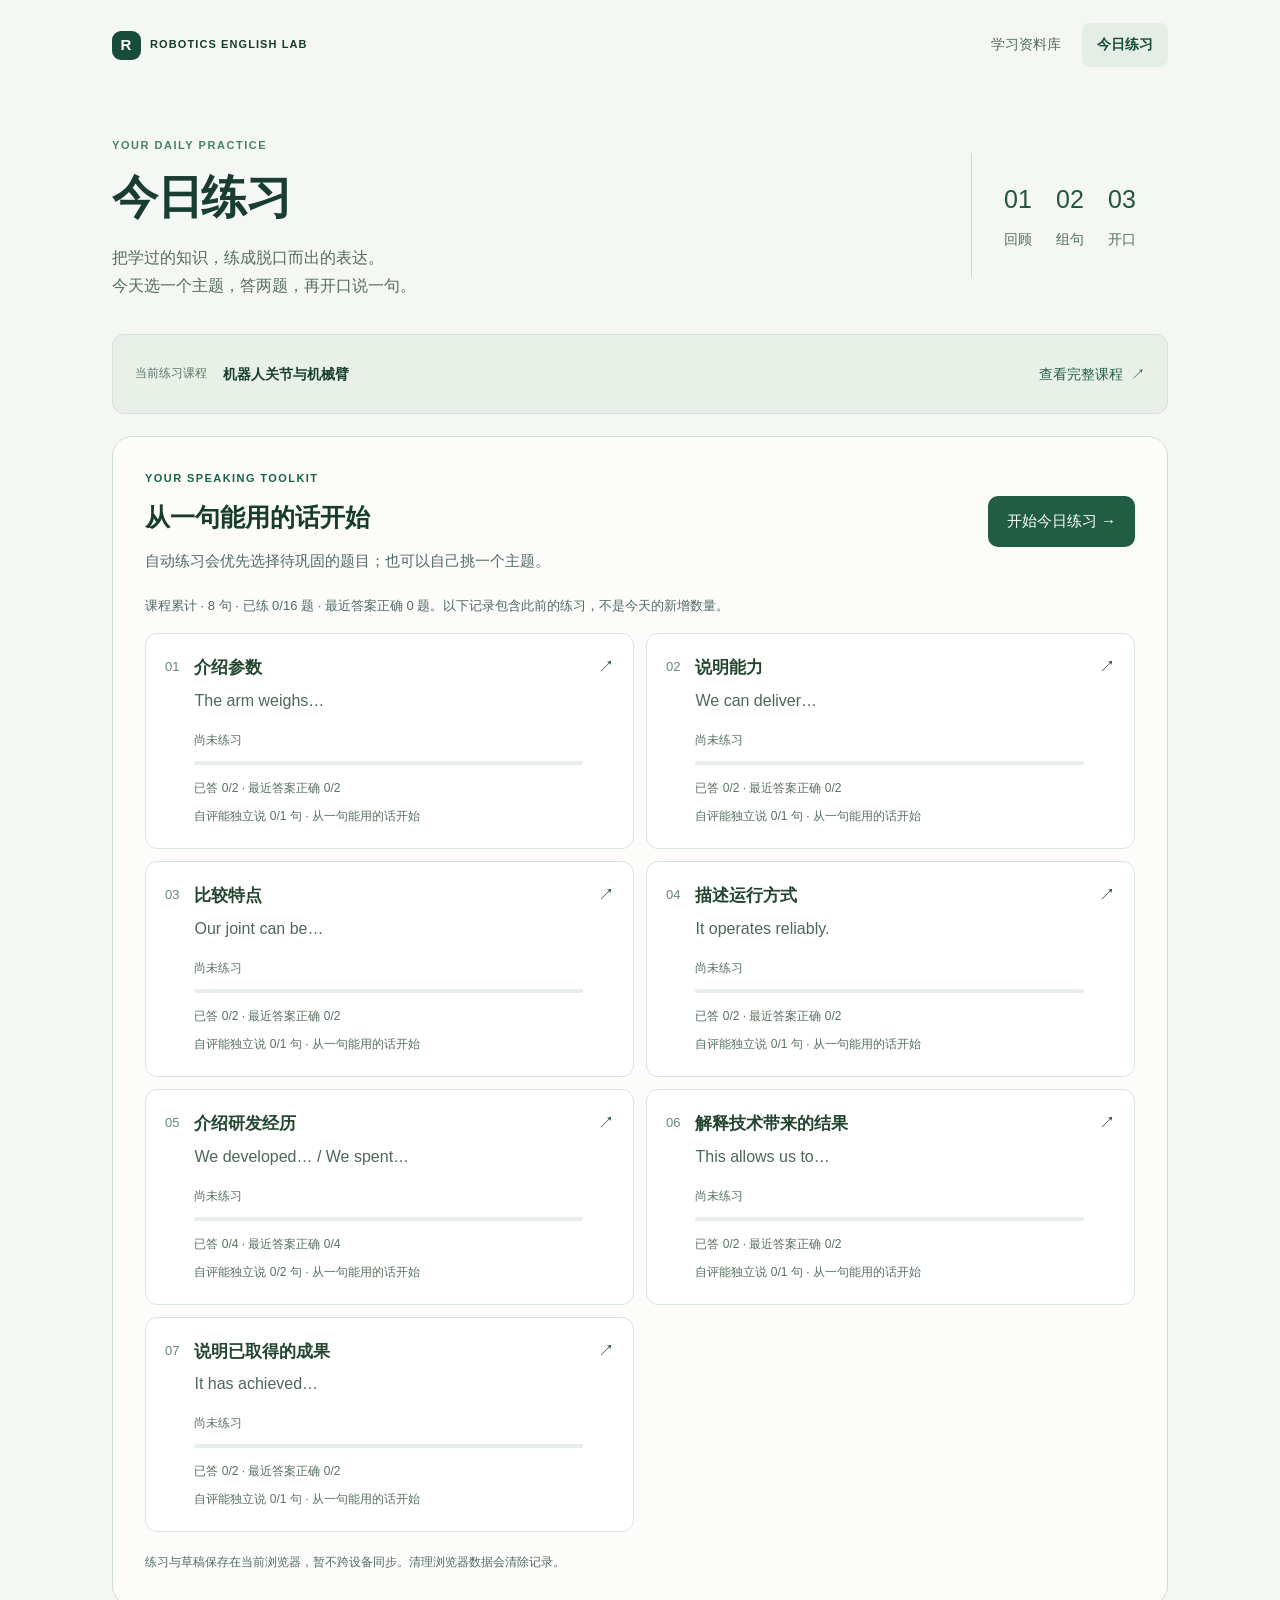
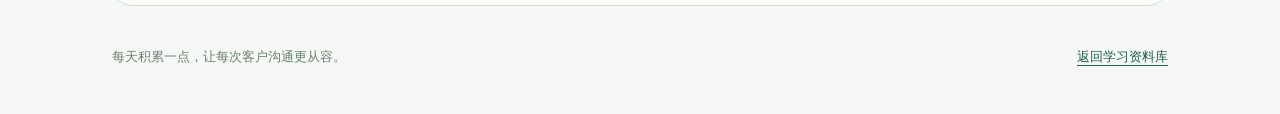
==== daily_practice.html @ 3e8702d4 "Move daily practice into a dedicated learning page" ====
<!doctype html>
<html lang="zh-CN">
<head>
  <meta charset="utf-8">
  <meta name="viewport" content="width=device-width, initial-scale=1">
  <meta name="theme-color" content="#174b3a">
  <title>今日练习 · Robotics English Lab</title>
  <link rel="stylesheet" href="learning-assets/grammar-coach.css">
  <link rel="stylesheet" href="learning-assets/audio-controls.css">
  <link rel="stylesheet" href="learning-assets/daily-practice.css">
</head>
<body class="daily-page">
  <a class="daily-skip" href="#daily-main">跳到练习内容</a>
  <header class="daily-topbar">
    <a class="daily-brand" href="robotics_english_library.html"><span aria-hidden="true">R</span> ROBOTICS ENGLISH LAB</a>
    <nav aria-label="网站导航"><a href="robotics_english_library.html">学习资料库</a><a href="daily_practice.html" aria-current="page">今日练习</a></nav>
  </header>
  <main id="daily-main">
    <header class="daily-hero">
      <div><span class="daily-eyebrow">YOUR DAILY PRACTICE</span><h1>今日练习</h1><p>把学过的知识，练成脱口而出的表达。<br>今天选一个主题，答两题，再开口说一句。</p></div>
      <div class="daily-rhythm" aria-label="练习步骤"><span><b>01</b> 回顾</span><span><b>02</b> 组句</span><span><b>03</b> 开口</span></div>
    </header>
    <div class="daily-course"><span>当前练习课程</span><strong>机器人关节与机械臂</strong><a href="product_introduction_learning_guide.html">查看完整课程 <span aria-hidden="true">↗</span></a></div>
    <section id="grammar-review" class="gc-review intro" data-grammar-review aria-label="主题与复习进度"></section>
    <section id="daily-session" class="daily-session" hidden aria-labelledby="daily-session-title">
      <div class="daily-session-heading"><div><span class="daily-eyebrow">ONE SENTENCE AT A TIME</span><h2 id="daily-session-title">本次练习</h2></div><a class="daily-back" href="#grammar-review" data-daily-back>返回主题选择 ↑</a></div>
      <div data-daily-lessons></div>
      <div class="daily-session-footer"><p>答完两题，再用自己的话回应一次客户。</p><button type="button" class="daily-next" data-daily-next>继续下一组 <span aria-hidden="true">→</span></button></div>
    </section>
    <noscript><p>请开启浏览器 JavaScript 以使用今日练习。你也可以先<a href="product_introduction_learning_guide.html">打开产品课程</a>听读。</p></noscript>
  </main>
  <footer class="daily-footer">每天积累一点，让每次客户沟通更从容。<a href="robotics_english_library.html">返回学习资料库</a></footer>
  <script src="learning-assets/grammar-lessons.js"></script>
  <script src="learning-assets/grammar-coach.js"></script>
  <script src="learning-assets/audio-controls.js"></script>
</body>
</html>
---- learning-assets/grammar-coach.css ----
/* Scoped styles keep the transcript, pronunciation notes and vocabulary intact. */
.daily-practice-link { display:inline-flex; align-items:center; min-height:44px; padding:7px 12px; border:1px solid #c9ddd5; border-radius:8px; color:#245e45; background:#f2f7f3; font-size:13px; letter-spacing:0; text-decoration:none; white-space:nowrap; }
.daily-practice-link:focus-visible { outline:3px solid #288564; outline-offset:3px; }
.gc-coach, .gc-review { --gc-ink:#16352e; --gc-muted:#526961; --gc-green:#176449; --gc-line:#d9e5df; color:var(--gc-ink); font-family:Inter,-apple-system,BlinkMacSystemFont,"Segoe UI","PingFang SC","Microsoft YaHei",sans-serif; font-size:16px; line-height:1.75; }
.gc-coach *, .gc-review * { box-sizing:border-box; }
.gc-coach { margin:26px 0; padding:0; border:1px solid var(--gc-line); border-radius:18px; overflow:hidden; background:#fff; }
.gc-coach p, .gc-review p { color:inherit; }
.gc-coach button, .gc-review button { font:inherit; cursor:pointer; min-height:44px; letter-spacing:0; }
.gc-coach button:focus-visible, .gc-coach summary:focus-visible, .gc-coach input:focus-visible, .gc-coach textarea:focus-visible, .gc-review a:focus-visible, .gc-review button:focus-visible { outline:3px solid #257e61; outline-offset:4px; }
.gc-coach button:disabled { opacity:.4; cursor:default; }
.gc-eyebrow { display:block; color:var(--gc-green); font-size:11px; font-weight:750; letter-spacing:.13em; }
.gc-coach>.gc-goal { display:flex; align-items:center; gap:20px; padding:23px 26px; background:#eef5ef; list-style:none; cursor:pointer; color:var(--gc-ink); }
.gc-coach>.gc-goal::before, .gc-coach>.gc-goal::after { display:none; }
.gc-coach[open]>.gc-goal { border-bottom:1px solid var(--gc-line); }
.gc-goal-copy { flex:1; min-width:0; }
.gc-goal-title { display:block; margin:6px 0 4px; font-size:23px; line-height:1.5; font-weight:700; color:var(--gc-ink); }
.gc-goal-caption { display:block; font-size:15px; font-weight:400; color:#456054; }
.gc-fold-label { display:flex; align-items:center; gap:9px; flex-shrink:0; font-size:13px; color:var(--gc-green); }
.gc-fold-label svg { width:22px; height:22px; fill:none; stroke:currentColor; stroke-width:1.8; stroke-linecap:round; stroke-linejoin:round; }
.gc-fold-close, .gc-coach[open]>.gc-goal .gc-fold-open { display:none; }
.gc-coach[open]>.gc-goal .gc-fold-close { display:inline; }
.gc-coach[open]>.gc-goal svg { transform:rotate(180deg); }
.gc-block { padding:22px 26px; }
.gc-coach h5 { font-size:17px; margin:0 0 10px; color:var(--gc-ink); }
.gc-block h5>span, .gc-step { color:#687f70; font-size:12px; margin-right:10px; font-weight:600; }
.gc-coach .gc-hint { font-size:14px; line-height:1.8; color:var(--gc-muted); margin:8px 0 16px; }
.gc-parts { display:flex; flex-wrap:wrap; gap:9px; }
.gc-part { flex:1 1 130px; max-width:100%; min-width:0; border-top:3px solid #83978b; padding:12px 14px; background:#f4f7f4; border-radius:3px 3px 10px 10px; }
.gc-part>span { display:block; font-size:11px; font-weight:650; color:#526259; margin-bottom:6px; }
.gc-part strong { display:block; font-size:18px; font-weight:550; line-height:1.5; overflow-wrap:anywhere; color:#213d30; }
.gc-part small { display:block; font-size:13px; margin-top:6px; color:#50695a; }
.gc-part [hidden] { display:none; }
.gc-subject { border-top-color:#4474a1; background:#f0f5fa; }
.gc-verb { border-top-color:#208567; background:#eaf5ef; }
.gc-object { border-top-color:#b98932; background:#fcf6e8; }
.gc-coach .gc-text-button { padding:4px 0; border:0; background:transparent; color:var(--gc-green); box-shadow:none; text-decoration:underline; text-underline-offset:4px; border-radius:4px; font-size:14px; }
.gc-rule { display:flex; align-items:flex-start; gap:16px; border-top:1px dashed var(--gc-line); padding-top:16px; margin-top:4px; }
.gc-rule>span { flex:0 0 100px; color:var(--gc-green); font-size:13px; font-weight:700; padding-top:2px; }
.gc-rule p { margin:0; font-size:16px; }
.gc-coach details { box-shadow:none; }
.gc-coach .gc-details { margin:0; border:0; border-top:1px solid var(--gc-line); border-radius:0; background:white; padding:0; }
.gc-coach .gc-details>summary { padding:18px 26px; color:var(--gc-ink); font-size:16px; font-weight:650; display:flex; flex-wrap:wrap; align-items:center; gap:0; list-style:none; cursor:pointer; min-height:64px; }
.gc-coach summary::-webkit-details-marker { display:none; }
.gc-coach .gc-details>summary::before { display:none; }
.gc-coach .gc-details>summary::after { content:'+'; margin-left:auto; padding-left:12px; font-size:22px; font-weight:400; color:var(--gc-green); }
.gc-coach .gc-details[open]>summary::after { content:'−'; }
.gc-coach .gc-details>summary small { margin-left:18px; color:var(--gc-muted); font-size:12px; font-weight:400; }
.gc-details[open]>summary { background:#f6f9f6; }
.gc-detail-body { padding:8px 26px 26px; }
.gc-builder { background:#f2f6f3; padding:20px; border-radius:12px; margin:16px 0 22px; }
.gc-builder-top { display:flex; justify-content:space-between; align-items:center; gap:10px; font-size:13px; color:var(--gc-muted); }
.gc-coach .gc-build-sentence { font-size:22px; line-height:1.65; letter-spacing:-.02em; color:#163b2b; margin:18px 0 10px; }
.gc-coach .gc-build-note { margin:8px 0; font-size:15px; }
.gc-build-controls { display:flex; justify-content:space-between; gap:10px; margin-top:18px; }
.gc-build-controls button { color:var(--gc-green); background:white; border:1px solid #b8cfc0; padding:8px 13px; border-radius:8px; font-size:14px; box-shadow:none; }
.gc-build-controls button:last-child { background:var(--gc-green); color:white; }
.gc-coach .gc-explanations>div { border-bottom:1px solid #e8eeea; padding:16px 0; }
.gc-coach .gc-explanations p { margin:4px 0; color:#44584d; font-size:15px; }
.gc-coach .gc-translation, .gc-coach .gc-glossary, .gc-coach .gc-model { background:transparent; border:1px solid var(--gc-line); border-radius:9px; margin:12px 0; padding:0; }
.gc-coach .gc-translation>summary, .gc-coach .gc-glossary>summary, .gc-coach .gc-model>summary { display:list-item; list-style:disclosure-closed inside; font-size:14px; color:var(--gc-green); padding:11px 14px; cursor:pointer; font-weight:550; }
.gc-coach .gc-translation[open]>summary, .gc-coach .gc-glossary[open]>summary, .gc-coach .gc-model[open]>summary { list-style-type:disclosure-open; }
.gc-coach .gc-translation>summary::before, .gc-coach .gc-glossary>summary::before, .gc-coach .gc-model>summary::before { display:none; }
.gc-coach .gc-translation>p, .gc-coach .gc-model>p, .gc-coach .gc-glossary dl { margin:4px 14px 16px; }
.gc-glossary dt { font-size:14px; font-weight:700; margin-top:12px; }
.gc-glossary dd { font-size:14px; margin:4px 0; color:var(--gc-muted); }
.gc-quiz { min-width:0; padding:18px 0 22px; border:0; border-bottom:1px solid var(--gc-line); margin:12px 0; }
.gc-quiz legend { font-weight:600; font-size:17px; max-width:100%; overflow-wrap:anywhere; }
.gc-quiz legend>span { color:var(--gc-muted); font-size:12px; display:block; margin-bottom:6px; }
.gc-options { display:flex; flex-wrap:wrap; gap:9px; }
.gc-options button { display:flex; align-items:center; gap:10px; text-align:left; padding:11px 15px; background:#fff; border:1px solid #b7cabc; color:#223e2e; border-radius:10px; box-shadow:none; flex:1 1 160px; }
.gc-options button>span:first-child { color:#577562; font-size:12px; border:1px solid #d5e1d9; border-radius:5px; padding:0 5px; }
.gc-options button:hover { background:#f2f6f3; }
.gc-options button.is-correct { background:#e6f5eb; border-color:#24754b; }
.gc-options button.is-wrong { background:#fff2e8; border-color:#b06b2b; }
.gc-coach .gc-feedback { font-size:15px; min-height:28px; color:var(--gc-muted); margin:13px 0 2px; }
.gc-coach .gc-correct { color:#205e3c; }
.gc-coach .gc-wrong { color:#8a4b1c; }
.gc-transfer { padding-top:22px; }
.gc-transfer h5 { margin-top:6px; font-size:20px; }
.gc-transfer label { font-size:14px; }
.gc-transfer textarea { display:block; width:100%; border:1px solid #b7cabc; border-radius:10px; padding:14px; margin:10px 0; font:inherit; color:#213c2c; background:#fff; resize:vertical; }
.gc-coach .gc-model-answer { font-size:20px; line-height:1.7; color:#193f2a; }
.gc-coach .gc-check { display:flex; align-items:flex-start; gap:9px; padding:7px 14px; min-height:44px; }
.gc-coach input { width:18px; height:18px; accent-color:var(--gc-green); flex-shrink:0; }
.gc-self { border:0; padding:12px 0 0; margin:16px 0 0; min-width:0; }
.gc-self legend { font-size:14px; }
.gc-self label { display:inline-flex; align-items:center; gap:6px; margin-right:16px; min-height:44px; }
.gc-dialogue-question { border-left:3px solid #388267; padding:8px 0 8px 18px; margin-top:16px; }
.gc-dialogue-question>p { font-size:21px; line-height:1.65; margin:8px 0; }
.gc-coach .gc-listen { display:inline-flex; align-items:center; gap:8px; padding:9px 14px; color:#fff; background:var(--gc-green); border:0; border-radius:9px; box-shadow:none; font-size:14px; }
.gc-model .gc-listen { margin:0 14px 12px; }
.gc-model .gc-translation { margin:0 14px 14px; }
.gc-listen svg { width:19px; height:19px; fill:none; stroke:currentColor; stroke-width:1.7; stroke-linecap:round; stroke-linejoin:round; }
.gc-dialogue-audio { width:100%; height:44px; display:block; }
.gc-speed { display:flex; align-items:center; gap:10px; margin:12px 0; color:var(--gc-muted); font-size:14px; }
.gc-speed select { font:inherit; color:var(--gc-ink); background:white; border:1px solid #b7cabc; border-radius:8px; min-height:44px; padding:8px; max-width:100%; }
.gc-speed select:focus-visible { outline:3px solid #257e61; outline-offset:3px; }
.gc-coach .gc-audio-status { font-size:14px; color:var(--gc-green); }
.gc-review.intro { background:#fcfdfb; border:1px solid #ceded2; border-radius:20px; padding:32px; margin-top:30px; }
.gc-review-heading { display:flex; align-items:center; justify-content:space-between; gap:24px; }
.gc-review-heading>div { max-width:660px; }
.gc-review h2 { color:#173c2b; font-size:28px; margin:8px 0; border:0; }
.gc-review-heading p { color:var(--gc-muted); margin:8px 0 0; font-size:15px; }
.gc-review .gc-primary { white-space:nowrap; color:#fff; background:#205d42; border:0; border-radius:10px; padding:12px 19px; font-size:15px; box-shadow:none; }
.gc-review-summary { padding:20px 0 16px; color:var(--gc-muted); font-size:13px; }
.gc-topics { display:grid; grid-template-columns:repeat(2,minmax(0,1fr)); gap:12px; }
.gc-topic { display:flex; gap:15px; padding:19px; color:var(--gc-ink); background:#fff; border:1px solid var(--gc-line); border-radius:12px; text-decoration:none; }
.gc-topic>div { flex:1; min-width:0; }
.gc-topic:hover { border-color:#57896a; background:#f5f9f4; }
.gc-topic-number { font-size:13px; color:#668774; padding-top:3px; }
.gc-review .gc-topic h3 { color:#23452f; margin:0; font-size:17px; }
.gc-review .gc-topic p { color:#4e6758; margin:4px 0 10px; font-size:16px; }
.gc-topic small { font-size:12px; color:#587060; }
.gc-meter { height:4px; background:#e8eee9; border-radius:9px; overflow:hidden; margin:8px 0; }
.gc-meter>span { display:block; height:100%; background:#458667; }
.gc-review .gc-storage { color:var(--gc-muted); font-size:12px; margin:20px 0 0; }
.sentence[id], #grammar-review { scroll-margin-top:90px; }
@media(max-width:680px) {
  .gc-coach { margin:20px 0; border-radius:12px; }
  .gc-coach>.gc-goal,.gc-block { padding:18px 15px; }
  .gc-coach>.gc-goal { flex-wrap:wrap; gap:10px; }
  .gc-goal-title { font-size:21px; }
  .gc-goal-copy { flex-basis:100%; }
  .gc-coach .gc-details>summary { padding:15px; position:relative; }
  .gc-coach .gc-details>summary small { flex-basis:100%; margin:5px 22px 0 27px; }
  .gc-coach .gc-details>summary::after { position:absolute; right:15px; top:12px; }
  .gc-detail-body { padding:5px 15px 20px; }
  .gc-rule { display:block; }
  .gc-rule>span { display:block; margin-bottom:5px; }
  .gc-builder { padding:15px; }
  .gc-coach .gc-build-sentence { font-size:20px; }
  .gc-options { flex-direction:column; }
  .gc-options button { flex:auto; width:100%; overflow-wrap:anywhere; }
  .gc-build-controls button { padding:8px 10px; font-size:13px; }
  .gc-review.intro { padding:22px 17px; }
  .gc-review h2 { font-size:24px; }
  .gc-review-heading { display:block; }
  .gc-review .gc-primary { margin-top:18px; width:100%; }
  .gc-topics { grid-template-columns:minmax(0,1fr); }
  .gc-topic { padding:15px 12px; gap:10px; }
}
@media(prefers-reduced-motion:reduce) { .gc-coach *, .gc-review * { scroll-behavior:auto; transition:none; } }
---- learning-assets/audio-controls.css ----
.listening-tools { display:flex; flex-wrap:wrap; align-items:center; gap:10px; margin:10px 0 20px; font:14px/1.6 -apple-system,BlinkMacSystemFont,"Segoe UI","PingFang SC","Microsoft YaHei",sans-serif; }
.listening-tools button { display:inline-flex; align-items:center; justify-content:center; gap:7px; min-height:44px; padding:9px 14px; border:1px solid #b8cec3; border-radius:9px; background:#fff; color:#21543f; box-shadow:none; font:inherit; cursor:pointer; }
.listening-tools .listening-toggle { background:#1e6048; color:white; border-color:#1e6048; }
.listening-tools .listening-toggle[aria-pressed="true"] { background:#123e30; border-color:#123e30; }
.listening-tools .listening-toggle:hover { color:white; background:#174d39; }
.listening-tools button:hover { filter:brightness(.96); }
.listening-tools button:disabled { opacity:.45; cursor:default; }
.listening-tools svg, .word-audio svg { width:18px; height:18px; flex-shrink:0; fill:none; stroke:currentColor; stroke-width:1.8; stroke-linecap:round; stroke-linejoin:round; vertical-align:middle; }
.listening-tools .listening-loop { display:inline-flex; align-items:center; gap:8px; min-height:44px; padding:8px 12px; border:1px solid #d3e0d7; border-radius:9px; background:#f2f7f3; color:#28563e; font:inherit; cursor:pointer; }
.listening-tools .listening-loop input { width:18px; height:18px; margin:0; accent-color:#226549; flex-shrink:0; }
.listening-tools button:focus-visible, .listening-tools input:focus-visible { outline:3px solid #287656; outline-offset:3px; }
.listening-tools .listening-note, .listening-tools #follow-status { flex-basis:100%; font-size:13px; color:#526960; }
.listening-tools .listening-note:empty { display:none; }
.listening-word-panel { margin-top:14px; padding:17px; border:1px solid #d5e1d8; border-radius:12px; background:#f6f9f6; }
.listening-word-panel[hidden] { display:none; }
.listening-word-panel .listening-word-title { margin:0 0 6px; color:#284f3c; font-size:15px; }
.listening-word-panel .listening-word-hint { margin:0 0 12px; color:#586e61; font-size:13px; }
.listening-word-panel audio { display:block; width:100%; min-width:0; height:44px; }
.listening-word-panel .listening-tools { margin-bottom:0; }
.word-audio[aria-pressed="true"] { background:#1e6048; color:white; border-color:#1e6048; }
.word-audio { min-width:44px; min-height:44px; }
@media(max-width:680px) {
  .listening-tools { gap:8px; }
  .listening-tools button { flex:1 1 100px; padding:9px 10px; }
  .listening-tools .listening-loop { flex:1 1 130px; justify-content:center; }
  .listening-word-panel { padding:13px; }
}
---- learning-assets/daily-practice.css ----
/* Independent daily workspace and its home entry. */
.daily-page { margin:0; color:#193d30; background:#f5f7f4; font:16px/1.75 -apple-system,BlinkMacSystemFont,"Segoe UI","PingFang SC","Microsoft YaHei",sans-serif; }
.daily-page *, .daily-entry * { box-sizing:border-box; }
.daily-page [hidden] { display:none !important; }
.daily-page a { color:#235f49; text-underline-offset:4px; }
.daily-page button { font:inherit; cursor:pointer; }
.daily-page a:focus-visible, .daily-page button:focus-visible { outline:3px solid #288564; outline-offset:4px; }
.daily-topbar, .daily-page main, .daily-footer { max-width:1120px; margin:0 auto; padding-left:32px; padding-right:32px; }
.daily-topbar { display:flex; align-items:center; justify-content:space-between; flex-wrap:wrap; gap:18px; min-height:90px; }
.daily-topbar .daily-brand { display:flex; align-items:center; gap:9px; color:#163c2d; text-decoration:none; font-size:11px; letter-spacing:.1em; font-weight:750; }
.daily-brand>span { display:grid; place-items:center; width:29px; height:29px; border-radius:9px; background:#174b3a; color:#fff; font-size:15px; }
.daily-topbar nav { display:flex; gap:6px; }
.daily-topbar nav a { padding:9px 15px; min-height:44px; color:#52695e; text-decoration:none; font-size:14px; border-radius:8px; }
.daily-topbar nav a[aria-current] { color:#174b3a; background:#e4eee5; font-weight:650; }
.daily-skip { position:absolute; top:-100px; left:20px; }
.daily-skip:focus { top:10px; z-index:5; background:white; padding:10px; }
.daily-hero { display:flex; align-items:center; justify-content:space-between; gap:35px; padding:40px 0 34px; }
.daily-eyebrow { color:#44806a; font-size:11px; letter-spacing:.14em; font-weight:750; }
.daily-hero h1 { margin:10px 0 16px; font-size:clamp(32px,5vw,46px); font-weight:700; line-height:1.3; letter-spacing:-.03em; }
.daily-hero p { margin:0; color:#526b5f; font-size:16px; }
.daily-rhythm { display:flex; gap:24px; padding:25px 32px; border-left:1px solid #cadace; flex-shrink:0; }
.daily-rhythm span { display:flex; flex-direction:column; gap:5px; color:#52705e; font-size:14px; }
.daily-rhythm b { color:#21563e; font-size:25px; font-weight:500; }
.daily-course { display:flex; align-items:center; flex-wrap:wrap; gap:8px 16px; padding:17px 22px; background:#e8f0e8; border:1px solid #d4e1d5; border-radius:12px; font-size:14px; }
.daily-course>span { color:#5b7466; font-size:12px; }
.daily-course>a { margin-left:auto; min-height:44px; display:inline-flex; align-items:center; gap:8px; text-decoration:none; }
.daily-page .gc-review.intro { margin-top:22px; box-shadow:none; }
.daily-page .gc-review h2 { font-size:25px; }
.daily-page .gc-topic { color:#193d30; }
.daily-page .gc-topic[aria-current="true"] { border-color:#377a5b; background:#edf6ed; }
.daily-page .gc-review-summary { line-height:1.8; }
.daily-session { margin-top:36px; scroll-margin-top:20px; }
.daily-session-heading { display:flex; align-items:center; justify-content:space-between; flex-wrap:wrap; gap:14px; }
.daily-session-heading h2 { margin:5px 0 0; font-size:26px; }
.daily-back { font-size:14px; min-height:44px; display:inline-flex; align-items:center; }
.daily-source { display:flex; align-items:center; flex-wrap:wrap; justify-content:space-between; gap:10px; padding:15px 0 0; font-size:13px; color:#657a6f; }
.daily-source a { padding:8px 0; }
.daily-page .gc-coach { margin:12px 0 0; }
.daily-session-footer { display:flex; align-items:center; justify-content:space-between; gap:18px; margin-top:18px; padding:20px; border:1px solid #d4e1d5; border-radius:12px; background:#edf4ec; }
.daily-session-footer p { margin:0; color:#516b5b; font-size:14px; }
.daily-next { display:inline-flex; align-items:center; justify-content:center; gap:14px; min-height:44px; padding:10px 18px; background:#205d42; border:0; border-radius:9px; color:white; white-space:nowrap; }
.daily-footer { display:flex; justify-content:space-between; flex-wrap:wrap; gap:12px; padding-top:40px; padding-bottom:45px; color:#688072; font-size:13px; }
.daily-entry { display:flex; align-items:center; justify-content:space-between; gap:25px; max-width:1160px; margin:0 auto 40px; padding:27px 30px; border:1px solid #c6ddd0; border-radius:17px; background:#eef5ee; }
.daily-entry .daily-eyebrow { color:#347457; }
.daily-entry h2 { color:#214b37; font-size:24px; margin:6px 0; }
.daily-entry p { color:#587360; font-size:15px; margin:0; }
.daily-entry .daily-entry-link { display:inline-flex; align-items:center; gap:16px; padding:12px 20px; min-height:48px; background:#245e45; border-radius:10px; color:white; text-decoration:none; font-size:15px; font-weight:650; white-space:nowrap; }
.daily-entry-link:focus-visible { outline:3px solid #288564; outline-offset:4px; }
@media(max-width:680px) {
  .daily-topbar, .daily-page main, .daily-footer { padding-left:17px; padding-right:17px; }
  .daily-topbar { min-height:100px; padding-top:16px; padding-bottom:12px; gap:10px; }
  .daily-topbar nav { width:100%; }
  .daily-topbar nav a { padding:8px 13px; }
  .daily-hero { padding:24px 0; display:block; }
  .daily-hero h1 { font-size:34px; }
  .daily-rhythm { margin-top:24px; padding:14px 0 0; border-left:0; border-top:1px solid #d4e1d5; justify-content:space-between; }
  .daily-rhythm span { flex-direction:row; align-items:center; gap:10px; }
  .daily-rhythm b { font-size:18px; }
  .daily-course { padding:14px 17px; gap:5px 10px; }
  .daily-course>a { width:100%; margin:0; }
  .daily-page .gc-review h2 { font-size:22px; }
  .daily-session-footer { display:block; }
  .daily-next { width:100%; margin-top:15px; }
  .daily-entry { display:block; padding:22px; margin-bottom:32px; }
  .daily-entry .daily-entry-link { margin-top:18px; justify-content:center; width:100%; }
}
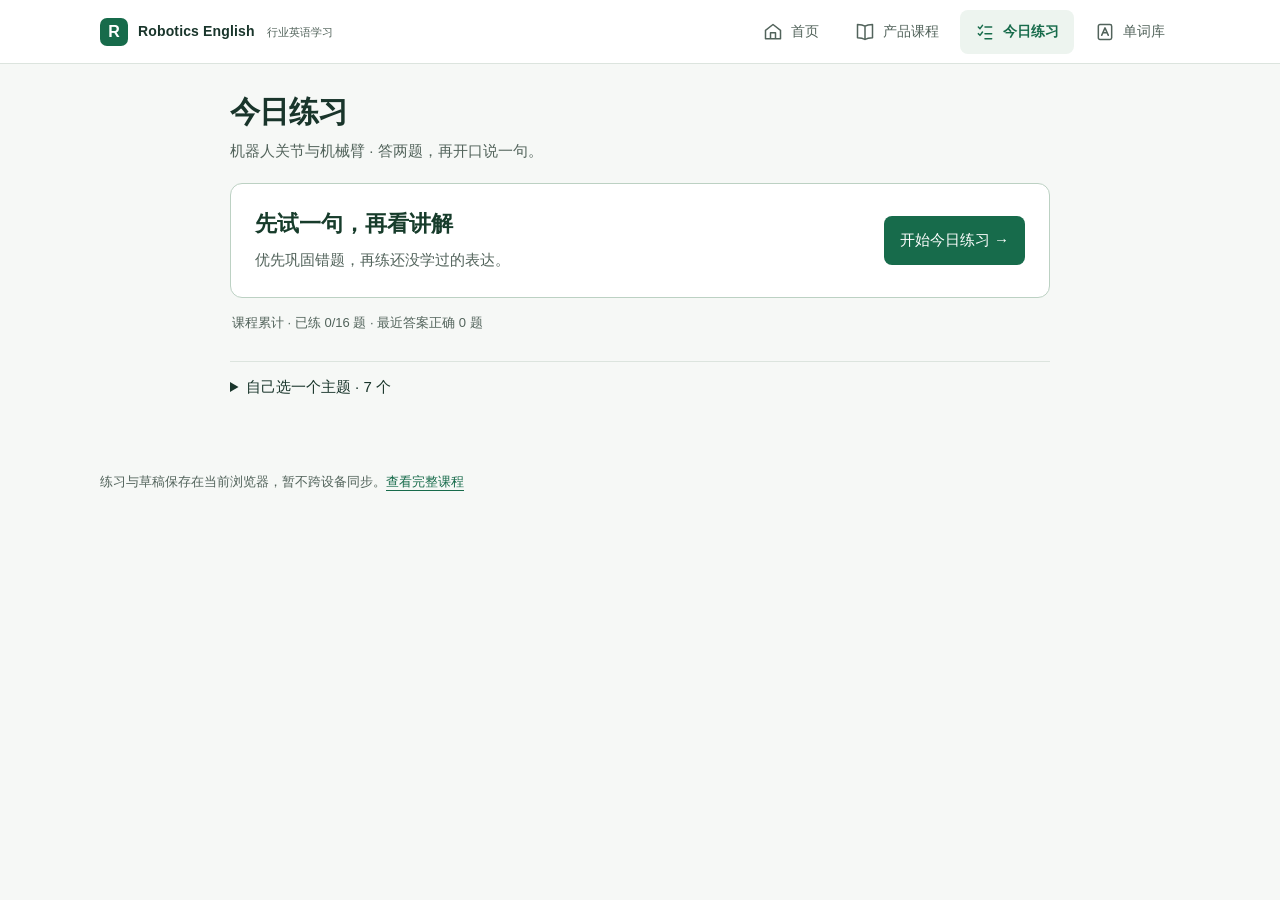
==== commit d98b404b: "Redesign learning workspace for focused reading and vocabulary recall" ====
--- a/daily_practice.html
+++ b/daily_practice.html
@@ -1,37 +1,19 @@
 <!doctype html>
 <html lang="zh-CN">
-<head>
-  <meta charset="utf-8">
-  <meta name="viewport" content="width=device-width, initial-scale=1">
-  <meta name="theme-color" content="#174b3a">
-  <title>今日练习 · Robotics English Lab</title>
-  <link rel="stylesheet" href="learning-assets/grammar-coach.css">
-  <link rel="stylesheet" href="learning-assets/audio-controls.css">
-  <link rel="stylesheet" href="learning-assets/daily-practice.css">
-</head>
-<body class="daily-page">
-  <a class="daily-skip" href="#daily-main">跳到练习内容</a>
-  <header class="daily-topbar">
-    <a class="daily-brand" href="robotics_english_library.html"><span aria-hidden="true">R</span> ROBOTICS ENGLISH LAB</a>
-    <nav aria-label="网站导航"><a href="robotics_english_library.html">学习资料库</a><a href="daily_practice.html" aria-current="page">今日练习</a></nav>
-  </header>
-  <main id="daily-main">
-    <header class="daily-hero">
-      <div><span class="daily-eyebrow">YOUR DAILY PRACTICE</span><h1>今日练习</h1><p>把学过的知识，练成脱口而出的表达。<br>今天选一个主题，答两题，再开口说一句。</p></div>
-      <div class="daily-rhythm" aria-label="练习步骤"><span><b>01</b> 回顾</span><span><b>02</b> 组句</span><span><b>03</b> 开口</span></div>
-    </header>
-    <div class="daily-course"><span>当前练习课程</span><strong>机器人关节与机械臂</strong><a href="product_introduction_learning_guide.html">查看完整课程 <span aria-hidden="true">↗</span></a></div>
-    <section id="grammar-review" class="gc-review intro" data-grammar-review aria-label="主题与复习进度"></section>
-    <section id="daily-session" class="daily-session" hidden aria-labelledby="daily-session-title">
-      <div class="daily-session-heading"><div><span class="daily-eyebrow">ONE SENTENCE AT A TIME</span><h2 id="daily-session-title">本次练习</h2></div><a class="daily-back" href="#grammar-review" data-daily-back>返回主题选择 ↑</a></div>
-      <div data-daily-lessons></div>
-      <div class="daily-session-footer"><p>答完两题，再用自己的话回应一次客户。</p><button type="button" class="daily-next" data-daily-next>继续下一组 <span aria-hidden="true">→</span></button></div>
-    </section>
-    <noscript><p>请开启浏览器 JavaScript 以使用今日练习。你也可以先<a href="product_introduction_learning_guide.html">打开产品课程</a>听读。</p></noscript>
-  </main>
-  <footer class="daily-footer">每天积累一点，让每次客户沟通更从容。<a href="robotics_english_library.html">返回学习资料库</a></footer>
-  <script src="learning-assets/grammar-lessons.js"></script>
-  <script src="learning-assets/grammar-coach.js"></script>
-  <script src="learning-assets/audio-controls.js"></script>
-</body>
-</html>
+<head><meta charset="utf-8"><meta name="viewport" content="width=device-width, initial-scale=1"><meta name="theme-color" content="#176b4b"><title>今日练习 · Robotics English Lab</title><link rel="stylesheet" href="learning-assets/workspace.css"><link rel="stylesheet" href="learning-assets/grammar-coach.css"><link rel="stylesheet" href="learning-assets/audio-controls.css"><link rel="stylesheet" href="learning-assets/daily-practice.css"></head>
+<body class="lab-page daily-page" data-page="daily">
+<div data-site-header></div>
+<main id="main-content" class="lab-main daily-main">
+  <header class="page-heading"><div><h1>今日练习</h1><p>机器人关节与机械臂 · 答两题，再开口说一句。</p></div></header>
+  <p id="learning-status" class="storage-notice" role="status" aria-live="polite" hidden></p>
+  <section id="grammar-review" class="gc-review intro" data-grammar-review aria-label="主题与复习进度"></section>
+  <section id="daily-session" class="daily-session" hidden aria-labelledby="daily-session-title">
+    <div class="daily-session-heading"><h2 id="daily-session-title">本次练习</h2><a href="#grammar-review" class="daily-back" data-daily-back>换个主题</a></div>
+    <div data-daily-lessons></div>
+    <div class="daily-session-footer"><p>答完两题，再用自己的话回应客户。</p><button type="button" class="button" data-daily-next>继续下一组 →</button></div>
+  </section>
+  <noscript><p>请开启 JavaScript 进行答题练习，或<a href="product_introduction_learning_guide.html">先打开课程听读</a>。</p></noscript>
+</main>
+<footer class="site-footer">练习与草稿保存在当前浏览器，暂不跨设备同步。<a href="product_introduction_learning_guide.html">查看完整课程</a></footer><div data-site-nav></div>
+<script src="learning-assets/grammar-lessons.js"></script><script src="learning-assets/grammar-coach.js"></script><script src="learning-assets/audio-controls.js"></script><script src="learning-assets/workspace.js"></script>
+</body></html>
--- a/learning-assets/workspace.css
+++ b/learning-assets/workspace.css
@@ -0,0 +1,8 @@
+:root{color-scheme:light;--ink:#19352b;--muted:#52635b;--accent:#176b4b;--line:#dce4de;--surface:#fff;--page:#f6f8f6;--soft:#edf4ef;--highlight:#fff4d6;--highlight-ink:#8a5400;font-family:-apple-system,BlinkMacSystemFont,"Segoe UI","PingFang SC","Microsoft YaHei",sans-serif}
+*{box-sizing:border-box}body.lab-page{margin:0;background:var(--page);color:var(--ink);font-size:16px;line-height:1.7}body.lab-page [hidden]{display:none!important}a{color:var(--accent);text-underline-offset:4px}button,input,select,textarea{font:inherit}button,a,input,select,summary{-webkit-tap-highlight-color:transparent}button,summary{cursor:pointer}button{color:var(--ink)}button:disabled{cursor:default;opacity:.55}:focus-visible{outline:3px solid #286f52;outline-offset:3px}h1,h2,h3,p{overflow-wrap:break-word}h1{font-size:30px;line-height:1.35;letter-spacing:-.025em;margin:0}h2{font-size:22px;line-height:1.45;margin:0 0 10px}h3{font-size:18px;line-height:1.5;margin:0 0 8px}p{margin:8px 0 16px}small{font-size:13px;color:var(--muted)}svg{width:20px;height:20px;fill:none;stroke:currentColor;stroke-width:1.8;stroke-linecap:round;stroke-linejoin:round;flex-shrink:0}
+.site-header{height:64px;border-bottom:1px solid var(--line);background:var(--surface)}.site-header-inner{max-width:1128px;padding:0 24px;margin:auto;height:100%;display:flex;align-items:center;justify-content:space-between;gap:24px}.site-brand{display:flex;align-items:center;gap:10px;color:var(--ink);text-decoration:none;white-space:nowrap}.site-brand-mark{display:grid;place-items:center;width:28px;height:28px;background:var(--accent);border-radius:7px;color:#fff;font-weight:750}.site-brand-copy{font-size:14px;font-weight:700;letter-spacing:.01em}.site-brand-copy small{font-size:11px;font-weight:500;margin-left:8px;color:var(--muted)}.site-nav{display:flex;align-items:center;gap:6px}.site-nav a{display:flex;align-items:center;justify-content:center;gap:8px;min-height:44px;padding:9px 15px;border-radius:8px;color:var(--muted);text-decoration:none;font-size:14px}.site-nav a[aria-current=page]{background:var(--soft);color:var(--accent);font-weight:650}.site-nav a:hover{background:var(--soft)}.site-mobile-nav{display:none}.site-skip{position:absolute;left:16px;top:-100px;z-index:20}.site-skip:focus{top:8px;background:#fff;padding:10px}
+.lab-main{width:min(1080px,calc(100% - 48px));margin:0 auto;padding:28px 0 48px}.page-heading{display:flex;align-items:center;justify-content:space-between;gap:18px;margin-bottom:24px}.page-heading p{margin:5px 0 0;color:var(--muted);font-size:15px}.eyebrow{display:block;font-size:12px;font-weight:650;color:var(--accent);letter-spacing:.07em;margin-bottom:5px}.button,.button-outline,.text-link{display:inline-flex;align-items:center;justify-content:center;gap:9px;min-height:44px;padding:10px 17px;border:1px solid transparent;border-radius:8px;text-decoration:none;font-size:15px;line-height:1.45;font-weight:600}.button{color:#fff;background:var(--accent)}.button:hover{background:#105539}.button-outline{color:var(--ink);background:#fff;border-color:#b5c5bb}.button-outline:hover{background:var(--soft)}.text-link{color:var(--accent);padding:8px 0;background:transparent;font-weight:500}.muted{color:var(--muted)}.site-footer{width:min(1080px,calc(100% - 48px));margin:0 auto;padding:0 0 30px;font-size:13px;color:var(--muted)}
+.home-main{max-width:980px}.home-heading{margin-bottom:22px}.home-heading h1{font-size:30px}.today-task{display:grid;grid-template-columns:1fr auto;align-items:center;gap:24px;padding:24px 26px;background:#fff;border:1px solid #bcd1c3;border-radius:12px}.today-task h2{font-size:24px;margin:5px 0 8px}.today-task p{color:var(--muted);margin:0;max-width:620px}.task-kicker{display:flex;gap:10px;align-items:center;color:var(--accent);font-size:13px;font-weight:600}.task-kicker span{font-weight:400;color:var(--muted)}.home-shortcuts{display:grid;grid-template-columns:1fr 1fr;margin:16px 0 34px;gap:16px}.shortcut{display:flex;align-items:center;gap:16px;padding:20px;border:1px solid var(--line);border-radius:10px;background:#fff;text-decoration:none;color:var(--ink)}.shortcut>svg{width:24px;height:24px;color:var(--accent)}.shortcut div{flex:1}.shortcut strong{font-size:17px;display:block}.shortcut small{display:block;margin-top:3px}.shortcut:hover{border-color:#7caa90;background:#fcfefb}.section-title{display:flex;justify-content:space-between;align-items:center;margin:24px 0 12px;gap:12px}.section-title h2{font-size:20px;margin:0}.section-title span{color:var(--muted);font-size:13px}.course-row{display:flex;align-items:center;gap:18px;padding:20px 0;border-top:1px solid var(--line);border-bottom:1px solid var(--line);text-decoration:none;color:var(--ink)}.course-number{display:grid;place-items:center;background:var(--soft);color:var(--accent);width:46px;height:46px;border-radius:8px;font-size:16px;font-weight:650;flex-shrink:0}.course-row>div{flex:1}.course-row h3{margin:0;font-size:18px}.course-row p{margin:3px 0 0;font-size:14px;color:var(--muted)}.home-resources{margin-top:30px}.home-resources>summary{min-height:44px;font-size:15px;color:var(--muted);padding:10px 0}.home-resource-links{display:flex;flex-wrap:wrap;gap:12px 24px;margin:8px 0 16px;font-size:14px}.home-resource-links a{min-height:44px;display:flex;align-items:center}.home-resources p{color:var(--muted);font-size:14px}
+@media(max-width:680px){.site-header{height:56px}.site-header-inner{padding:0 16px}.site-header .site-nav{display:none}.site-brand-copy{font-size:13px}.site-brand-copy small{font-size:11px}.site-mobile-nav{position:fixed;z-index:10;display:grid;grid-template-columns:repeat(4,minmax(0,1fr));bottom:0;left:0;right:0;border-top:1px solid var(--line);background:#fff;padding:5px 8px calc(5px + env(safe-area-inset-bottom))}.site-mobile-nav a{min-height:52px;display:flex;flex-direction:column;align-items:center;justify-content:center;gap:2px;text-decoration:none;color:var(--muted);font-size:12px;border-radius:8px}.site-mobile-nav a[aria-current=page]{color:var(--accent);background:var(--soft);font-weight:650}.site-mobile-nav svg{width:20px;height:20px}.lab-main{width:calc(100% - 32px);padding:20px 0 28px}.page-heading{margin-bottom:18px;gap:12px;flex-wrap:wrap}.page-heading h1{font-size:26px}.page-heading p{font-size:14px}.site-footer{width:calc(100% - 32px);padding-bottom:calc(92px + env(safe-area-inset-bottom))}.home-heading h1{font-size:26px}.today-task{display:block;padding:19px 20px}.today-task h2{font-size:22px;margin-top:6px}.today-task p{font-size:15px}.today-task .button{width:100%;margin-top:17px}.home-shortcuts{grid-template-columns:1fr;gap:10px;margin:12px 0 26px}.shortcut{padding:14px 16px}.shortcut strong{font-size:16px}.course-row{gap:12px;padding:16px 0}.course-row h3{font-size:17px}.course-row p{font-size:13px}.home-resource-links{display:block}.home-resources{margin-top:20px}}
+html{scroll-padding-bottom:100px}.site-footer a{display:inline-flex;align-items:center;min-height:44px}.course-main .gc-coach{overflow:visible}.course-main .gc-coach>.gc-goal{border-radius:8px 8px 0 0}.storage-notice{padding:10px 14px;margin:0 0 16px;background:#fff4d6;color:#8a5400;border:1px solid #d6c69d;border-radius:8px;font-size:14px}
+@media(prefers-reduced-motion:reduce){*,*::before,*::after{scroll-behavior:auto!important;transition:none!important}}
--- a/learning-assets/audio-controls.css
+++ b/learning-assets/audio-controls.css
@@ -1,27 +1,3 @@
-.listening-tools { display:flex; flex-wrap:wrap; align-items:center; gap:10px; margin:10px 0 20px; font:14px/1.6 -apple-system,BlinkMacSystemFont,"Segoe UI","PingFang SC","Microsoft YaHei",sans-serif; }
-.listening-tools button { display:inline-flex; align-items:center; justify-content:center; gap:7px; min-height:44px; padding:9px 14px; border:1px solid #b8cec3; border-radius:9px; background:#fff; color:#21543f; box-shadow:none; font:inherit; cursor:pointer; }
-.listening-tools .listening-toggle { background:#1e6048; color:white; border-color:#1e6048; }
-.listening-tools .listening-toggle[aria-pressed="true"] { background:#123e30; border-color:#123e30; }
-.listening-tools .listening-toggle:hover { color:white; background:#174d39; }
-.listening-tools button:hover { filter:brightness(.96); }
-.listening-tools button:disabled { opacity:.45; cursor:default; }
-.listening-tools svg, .word-audio svg { width:18px; height:18px; flex-shrink:0; fill:none; stroke:currentColor; stroke-width:1.8; stroke-linecap:round; stroke-linejoin:round; vertical-align:middle; }
-.listening-tools .listening-loop { display:inline-flex; align-items:center; gap:8px; min-height:44px; padding:8px 12px; border:1px solid #d3e0d7; border-radius:9px; background:#f2f7f3; color:#28563e; font:inherit; cursor:pointer; }
-.listening-tools .listening-loop input { width:18px; height:18px; margin:0; accent-color:#226549; flex-shrink:0; }
-.listening-tools button:focus-visible, .listening-tools input:focus-visible { outline:3px solid #287656; outline-offset:3px; }
-.listening-tools .listening-note, .listening-tools #follow-status { flex-basis:100%; font-size:13px; color:#526960; }
-.listening-tools .listening-note:empty { display:none; }
-.listening-word-panel { margin-top:14px; padding:17px; border:1px solid #d5e1d8; border-radius:12px; background:#f6f9f6; }
-.listening-word-panel[hidden] { display:none; }
-.listening-word-panel .listening-word-title { margin:0 0 6px; color:#284f3c; font-size:15px; }
-.listening-word-panel .listening-word-hint { margin:0 0 12px; color:#586e61; font-size:13px; }
-.listening-word-panel audio { display:block; width:100%; min-width:0; height:44px; }
-.listening-word-panel .listening-tools { margin-bottom:0; }
-.word-audio[aria-pressed="true"] { background:#1e6048; color:white; border-color:#1e6048; }
-.word-audio { min-width:44px; min-height:44px; }
-@media(max-width:680px) {
-  .listening-tools { gap:8px; }
-  .listening-tools button { flex:1 1 100px; padding:9px 10px; }
-  .listening-tools .listening-loop { flex:1 1 130px; justify-content:center; }
-  .listening-word-panel { padding:13px; }
-}
+/* Compact playback controls; native audio remains available if JavaScript does not run. */
+audio[data-listening-ready]{display:none!important}.listening-tools{display:flex;flex-wrap:wrap;align-items:center;gap:8px;margin:8px 0 12px;font:14px/1.6 -apple-system,BlinkMacSystemFont,"Segoe UI","PingFang SC",sans-serif;min-width:0}.listening-tools button{display:inline-flex;align-items:center;justify-content:center;gap:6px;min-height:44px;padding:9px 12px;border:1px solid #b5c5bb;border-radius:8px;background:#fff;color:#19352b;font:inherit;cursor:pointer;box-shadow:none}.listening-tools .listening-toggle{background:#176b4b;color:#fff;border-color:#176b4b;flex-shrink:0;min-width:90px}.listening-tools .listening-toggle[aria-pressed=true]{background:#114e37}.listening-tools button:disabled{opacity:.55;cursor:default}.listening-tools svg,.word-audio svg{width:18px;height:18px;fill:none;stroke:currentColor;stroke-width:1.8;stroke-linecap:round;stroke-linejoin:round}.listening-seek{width:70px;min-width:40px;min-height:44px;flex:1;accent-color:#176b4b;margin:0}.listening-time{font-variant-numeric:tabular-nums;font-size:12px;color:#52635b;white-space:nowrap}.listening-tools .listening-settings{position:relative;padding:0;margin:0;border:0;border-radius:6px;background:transparent;overflow:visible}.listening-tools .listening-settings>summary{font-size:13px;font-weight:500;min-height:44px;min-width:44px;padding:10px 4px;display:flex;align-items:center;justify-content:center;list-style:none;color:#52635b}.listening-tools .listening-settings>summary::before{display:none}.listening-tools .listening-settings>summary::after{content:'⌄';padding-left:4px}.listening-settings-body{position:absolute;right:0;top:100%;z-index:4;display:flex;flex-wrap:wrap;gap:8px;width:260px;max-width:calc(100vw - 64px);padding:12px!important;border:1px solid #b5c5bb;border-radius:8px;background:#fff;box-shadow:0 8px 20px #19352b1a}.listening-tools .listening-loop,.listening-speed{display:flex;align-items:center;justify-content:center;gap:8px;min-height:44px;color:#19352b;font-size:14px;padding:7px 10px}.listening-loop input{width:18px;height:18px;accent-color:#176b4b}.listening-speed select{min-height:44px;border:1px solid #b5c5bb;border-radius:6px;background:white;color:#19352b;padding:7px}.listening-note,.listening-tools #follow-status{flex-basis:100%;color:#52635b;font-size:13px;line-height:1.6}.listening-note:empty{display:none}.listening-tools #follow-status{margin:0}.listening-tools button:focus-visible,.listening-tools input:focus-visible{outline:3px solid #176b4b;outline-offset:3px}.listening-word-panel{margin-top:12px;padding:12px;border:1px solid #dce4de;border-radius:8px;background:#f6f8f6}.listening-word-panel[hidden]{display:none}.listening-word-panel .listening-word-title{margin:0;font-size:15px;color:#19352b}.listening-word-panel .listening-word-hint{margin:4px 0 8px;font-size:13px;color:#52635b}.listening-word-panel .listening-tools{margin-bottom:0}.word-audio{min-width:44px;min-height:44px}.word-audio[aria-pressed=true]{background:#176b4b;color:#fff;border-color:#176b4b}.gc-speed{display:none}.listening-settings summary::-webkit-details-marker{display:none}
+@media(max-width:380px){.listening-tools{gap:5px}.listening-tools .listening-toggle{min-width:76px;padding:9px 8px}.listening-time{font-size:11px}}
--- a/learning-assets/daily-practice.css
+++ b/learning-assets/daily-practice.css
@@ -1,66 +1,3 @@
-/* Independent daily workspace and its home entry. */
-.daily-page { margin:0; color:#193d30; background:#f5f7f4; font:16px/1.75 -apple-system,BlinkMacSystemFont,"Segoe UI","PingFang SC","Microsoft YaHei",sans-serif; }
-.daily-page *, .daily-entry * { box-sizing:border-box; }
-.daily-page [hidden] { display:none !important; }
-.daily-page a { color:#235f49; text-underline-offset:4px; }
-.daily-page button { font:inherit; cursor:pointer; }
-.daily-page a:focus-visible, .daily-page button:focus-visible { outline:3px solid #288564; outline-offset:4px; }
-.daily-topbar, .daily-page main, .daily-footer { max-width:1120px; margin:0 auto; padding-left:32px; padding-right:32px; }
-.daily-topbar { display:flex; align-items:center; justify-content:space-between; flex-wrap:wrap; gap:18px; min-height:90px; }
-.daily-topbar .daily-brand { display:flex; align-items:center; gap:9px; color:#163c2d; text-decoration:none; font-size:11px; letter-spacing:.1em; font-weight:750; }
-.daily-brand>span { display:grid; place-items:center; width:29px; height:29px; border-radius:9px; background:#174b3a; color:#fff; font-size:15px; }
-.daily-topbar nav { display:flex; gap:6px; }
-.daily-topbar nav a { padding:9px 15px; min-height:44px; color:#52695e; text-decoration:none; font-size:14px; border-radius:8px; }
-.daily-topbar nav a[aria-current] { color:#174b3a; background:#e4eee5; font-weight:650; }
-.daily-skip { position:absolute; top:-100px; left:20px; }
-.daily-skip:focus { top:10px; z-index:5; background:white; padding:10px; }
-.daily-hero { display:flex; align-items:center; justify-content:space-between; gap:35px; padding:40px 0 34px; }
-.daily-eyebrow { color:#44806a; font-size:11px; letter-spacing:.14em; font-weight:750; }
-.daily-hero h1 { margin:10px 0 16px; font-size:clamp(32px,5vw,46px); font-weight:700; line-height:1.3; letter-spacing:-.03em; }
-.daily-hero p { margin:0; color:#526b5f; font-size:16px; }
-.daily-rhythm { display:flex; gap:24px; padding:25px 32px; border-left:1px solid #cadace; flex-shrink:0; }
-.daily-rhythm span { display:flex; flex-direction:column; gap:5px; color:#52705e; font-size:14px; }
-.daily-rhythm b { color:#21563e; font-size:25px; font-weight:500; }
-.daily-course { display:flex; align-items:center; flex-wrap:wrap; gap:8px 16px; padding:17px 22px; background:#e8f0e8; border:1px solid #d4e1d5; border-radius:12px; font-size:14px; }
-.daily-course>span { color:#5b7466; font-size:12px; }
-.daily-course>a { margin-left:auto; min-height:44px; display:inline-flex; align-items:center; gap:8px; text-decoration:none; }
-.daily-page .gc-review.intro { margin-top:22px; box-shadow:none; }
-.daily-page .gc-review h2 { font-size:25px; }
-.daily-page .gc-topic { color:#193d30; }
-.daily-page .gc-topic[aria-current="true"] { border-color:#377a5b; background:#edf6ed; }
-.daily-page .gc-review-summary { line-height:1.8; }
-.daily-session { margin-top:36px; scroll-margin-top:20px; }
-.daily-session-heading { display:flex; align-items:center; justify-content:space-between; flex-wrap:wrap; gap:14px; }
-.daily-session-heading h2 { margin:5px 0 0; font-size:26px; }
-.daily-back { font-size:14px; min-height:44px; display:inline-flex; align-items:center; }
-.daily-source { display:flex; align-items:center; flex-wrap:wrap; justify-content:space-between; gap:10px; padding:15px 0 0; font-size:13px; color:#657a6f; }
-.daily-source a { padding:8px 0; }
-.daily-page .gc-coach { margin:12px 0 0; }
-.daily-session-footer { display:flex; align-items:center; justify-content:space-between; gap:18px; margin-top:18px; padding:20px; border:1px solid #d4e1d5; border-radius:12px; background:#edf4ec; }
-.daily-session-footer p { margin:0; color:#516b5b; font-size:14px; }
-.daily-next { display:inline-flex; align-items:center; justify-content:center; gap:14px; min-height:44px; padding:10px 18px; background:#205d42; border:0; border-radius:9px; color:white; white-space:nowrap; }
-.daily-footer { display:flex; justify-content:space-between; flex-wrap:wrap; gap:12px; padding-top:40px; padding-bottom:45px; color:#688072; font-size:13px; }
-.daily-entry { display:flex; align-items:center; justify-content:space-between; gap:25px; max-width:1160px; margin:0 auto 40px; padding:27px 30px; border:1px solid #c6ddd0; border-radius:17px; background:#eef5ee; }
-.daily-entry .daily-eyebrow { color:#347457; }
-.daily-entry h2 { color:#214b37; font-size:24px; margin:6px 0; }
-.daily-entry p { color:#587360; font-size:15px; margin:0; }
-.daily-entry .daily-entry-link { display:inline-flex; align-items:center; gap:16px; padding:12px 20px; min-height:48px; background:#245e45; border-radius:10px; color:white; text-decoration:none; font-size:15px; font-weight:650; white-space:nowrap; }
-.daily-entry-link:focus-visible { outline:3px solid #288564; outline-offset:4px; }
-@media(max-width:680px) {
-  .daily-topbar, .daily-page main, .daily-footer { padding-left:17px; padding-right:17px; }
-  .daily-topbar { min-height:100px; padding-top:16px; padding-bottom:12px; gap:10px; }
-  .daily-topbar nav { width:100%; }
-  .daily-topbar nav a { padding:8px 13px; }
-  .daily-hero { padding:24px 0; display:block; }
-  .daily-hero h1 { font-size:34px; }
-  .daily-rhythm { margin-top:24px; padding:14px 0 0; border-left:0; border-top:1px solid #d4e1d5; justify-content:space-between; }
-  .daily-rhythm span { flex-direction:row; align-items:center; gap:10px; }
-  .daily-rhythm b { font-size:18px; }
-  .daily-course { padding:14px 17px; gap:5px 10px; }
-  .daily-course>a { width:100%; margin:0; }
-  .daily-page .gc-review h2 { font-size:22px; }
-  .daily-session-footer { display:block; }
-  .daily-next { width:100%; margin-top:15px; }
-  .daily-entry { display:block; padding:22px; margin-bottom:32px; }
-  .daily-entry .daily-entry-link { margin-top:18px; justify-content:center; width:100%; }
-}
+/* Daily practice shares the common shell and puts the task before its history. */
+.daily-main{max-width:820px}.daily-main .page-heading{margin-bottom:20px}.daily-main .gc-review.intro{padding:0;margin:0;border:0;background:transparent;border-radius:0}.daily-main .gc-review-heading{padding:24px;border:1px solid #bcd1c3;background:#fff;border-radius:12px;gap:18px}.daily-main .gc-review-heading h2{font-size:22px;margin:0 0 7px}.daily-main .gc-review-heading p{margin:0;color:var(--muted);font-size:15px}.daily-main .gc-primary{background:var(--accent);border-radius:8px;min-height:44px;padding:11px 16px}.daily-main .gc-review-summary{padding:14px 2px;font-size:13px;color:var(--muted)}.daily-topic-picker{border-top:1px solid var(--line);margin-top:12px}.daily-topic-picker>summary{min-height:48px;padding:12px 0;font-size:15px;color:var(--ink);cursor:pointer}.daily-main .gc-topics{display:block}.daily-main .gc-topic{align-items:center;gap:14px;padding:12px 4px;background:transparent;border:0;border-top:1px solid var(--line);border-radius:0;min-height:88px}.daily-main .gc-topic:hover{background:var(--soft)}.daily-main .gc-topic h3{font-size:17px}.daily-main .gc-topic p{margin:2px 0 0;color:var(--muted);font-size:15px}.daily-main .gc-topic small{font-size:13px;text-align:right;flex-shrink:0}.daily-main .gc-storage:empty{display:none}.daily-session-heading{display:flex;align-items:center;justify-content:space-between;gap:12px;margin:0 0 12px}.daily-session-heading h2{font-size:23px;margin:0}.daily-back{display:inline-flex;align-items:center;min-height:44px;font-size:14px;white-space:nowrap}.daily-source{display:flex;align-items:center;justify-content:space-between;flex-wrap:wrap;gap:6px 12px;font-size:13px;color:var(--muted)}.daily-source a{min-height:44px;display:inline-flex;align-items:center}.daily-session .gc-coach{margin:8px 0 0;border-radius:10px}.daily-session .gc-coach>.gc-goal{padding:12px 16px;gap:12px}.daily-session .gc-goal-title{font-size:17px;margin:0}.daily-session .gc-goal-caption,.daily-session .gc-goal .gc-eyebrow{display:none}.daily-session .gc-block,.daily-session .gc-detail-body{padding:16px}.daily-session .gc-coach .gc-details>summary{padding:12px 16px;min-height:48px}.daily-session .gc-details>summary small{display:none}.daily-session .daily-understand{margin:0;border:0;border-top:1px solid var(--line)}.daily-understand>summary{padding:12px 16px;min-height:48px;font-size:16px;cursor:pointer}.daily-session .gc-quiz{padding:4px 0 16px}.daily-session .gc-transfer{padding-top:12px}.daily-session-footer{display:flex;flex-wrap:wrap;align-items:center;justify-content:space-between;gap:12px;margin-top:20px;border-top:1px solid var(--line);padding-top:16px}.daily-session-footer p{margin:0;color:var(--muted);font-size:14px}.daily-main .gc-part>span{font-size:13px}.daily-main .gc-options button{min-height:48px}.daily-main .gc-coach{overflow:visible}.daily-main .gc-goal{border-radius:10px 10px 0 0}
+@media(max-width:680px){.daily-main .page-heading h1{font-size:26px}.daily-main .page-heading p{font-size:14px}.daily-main .gc-review-heading{padding:18px;display:block}.daily-main .gc-review-heading h2{font-size:20px}.daily-main .gc-review-heading p{font-size:14px}.daily-main .gc-primary{margin-top:16px;width:100%}.daily-main .gc-review-summary{font-size:13px}.daily-session-heading h2{font-size:20px}.daily-session .gc-coach>.gc-goal{flex-wrap:nowrap;padding:12px}.daily-session .gc-goal-copy{flex-basis:auto}.daily-session .gc-fold-label{font-size:0}.daily-session .gc-fold-label svg{width:20px}.daily-session .gc-block,.daily-session .gc-detail-body{padding:14px 12px}.daily-session .gc-coach .gc-details>summary{padding:12px}.daily-session .gc-part{flex-basis:100%}.daily-session-footer .button{width:100%}.daily-source{display:block}.daily-source a{font-size:13px}.daily-session .gc-options{gap:8px}}
